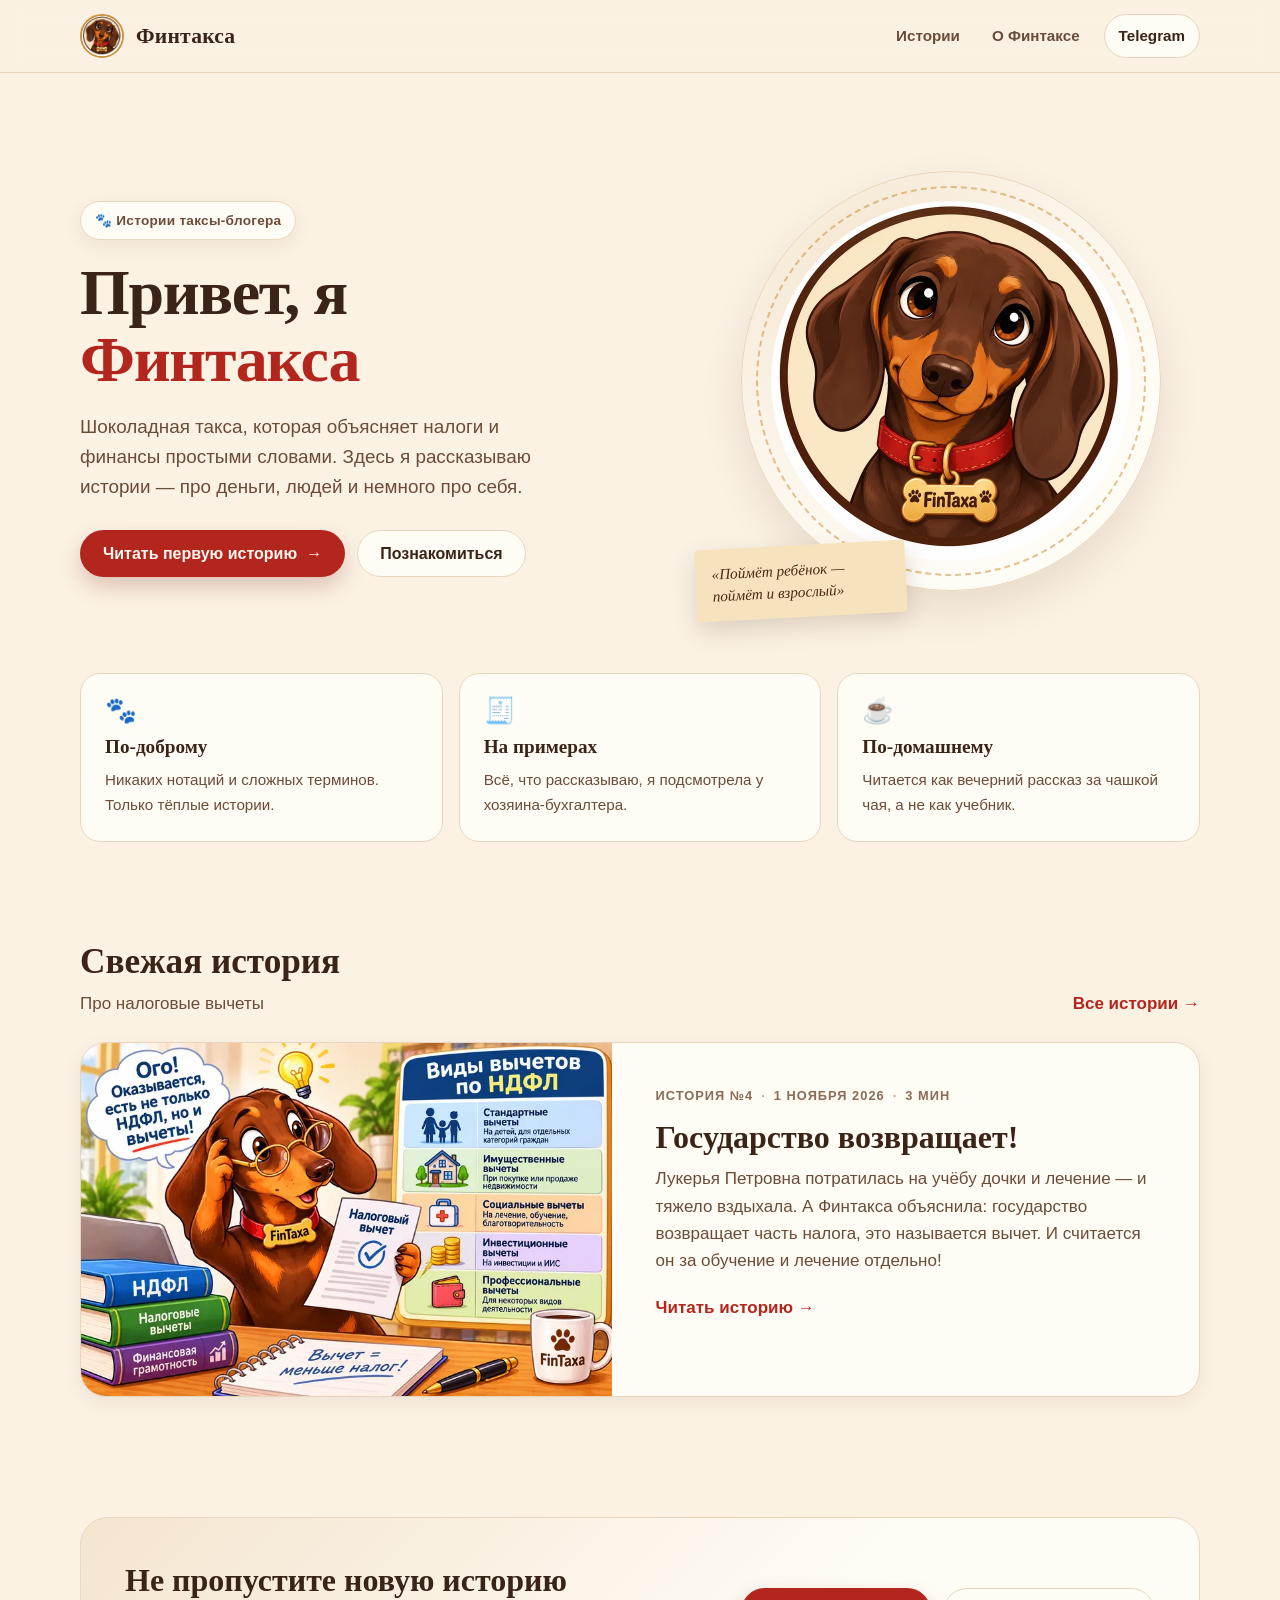
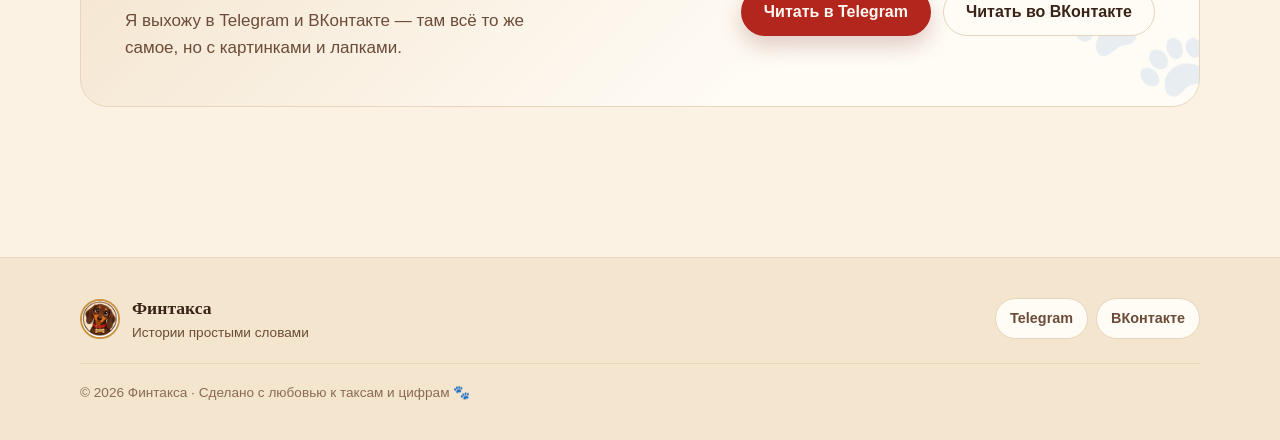
==== site/index.html @ df0ef928 "Первый коммит: структура проекта FinTaxa, README, статьи, посты, сайт" ====
<!doctype html>
<html lang="ru">
<head>
  <meta charset="utf-8">
  <meta name="viewport" content="width=device-width, initial-scale=1">
  <title>Финтакса — истории таксы о финансах и налогах</title>
  <meta name="description" content="Истории шоколадной таксы Финтаксы, которая объясняет налоги и финансы простыми словами. Без занудства, с примерами и юмором.">
  <meta name="theme-color" content="#FBF2E4">
  <meta property="og:type" content="website">
  <meta property="og:locale" content="ru_RU">
  <meta property="og:title" content="Финтакса — истории таксы о финансах и налогах">
  <meta property="og:description" content="Истории шоколадной таксы Финтаксы, которая объясняет налоги и финансы простыми словами.">
  <meta property="og:image" content="assets/img/avatar.webp">
  <link rel="icon" type="image/png" href="assets/img/favicon.png">
  <link rel="stylesheet" href="assets/style.css">
</head>
<body>
  <a class="skip-link" href="#main">Перейти к содержанию</a>

  <header class="site-header">
    <div class="wrap header-inner">
      <a class="brand" href="#/" data-nav="home" aria-label="Финтакса — на главную">
        <img class="brand-avatar" src="assets/img/avatar.webp" alt="" width="44" height="44">
        <span class="brand-name">Финтакса</span>
      </a>
      <nav class="nav" aria-label="Основная навигация">
        <a href="#/stories" data-nav="stories">Истории</a>
        <a href="#/about" data-nav="about">О Финтаксе</a>
        <a class="nav-cta" href="https://t.me/fintaxa_explains" target="_blank" rel="noopener">Telegram</a>
      </nav>
    </div>
  </header>

  <main id="main">
    <!-- Главная -->
    <div class="view is-active" data-view="home" id="view-home">
      <section class="wrap hero">
        <div class="hero-copy">
          <span class="badge">🐾 Истории таксы-блогера</span>
          <h1>Привет, я <span class="accent">Финтакса</span></h1>
          <p class="lead">Шоколадная такса, которая объясняет налоги и финансы простыми словами. Здесь я рассказываю истории — про деньги, людей и немного про себя.</p>
          <div class="actions">
            <a class="btn btn-primary" href="#/story/kak-taksa-stala-fintaksоy">Читать первую историю <span aria-hidden="true">→</span></a>
            <a class="btn btn-ghost" href="#/about">Познакомиться</a>
          </div>
        </div>

        <div class="hero-figure">
          <div class="avatar-ring">
            <img src="assets/img/avatar.webp"
                 alt="Финтакса — шоколадная такса в красном ошейнике с медальоном FinTaxa"
                 width="720" height="720">
          </div>
          <p class="sticky-note">«Поймёт ребёнок — поймёт и взрослый»</p>
        </div>
      </section>

      <section class="wrap features" aria-label="Почему здесь так просто">
        <div class="feature">
          <span class="feature-ico" aria-hidden="true">🐾</span>
          <h2>По-доброму</h2>
          <p>Никаких нотаций и сложных терминов. Только тёплые истории.</p>
        </div>
        <div class="feature">
          <span class="feature-ico" aria-hidden="true">🧾</span>
          <h2>На примерах</h2>
          <p>Всё, что рассказываю, я подсмотрела у хозяина-бухгалтера.</p>
        </div>
        <div class="feature">
          <span class="feature-ico" aria-hidden="true">☕</span>
          <h2>По-домашнему</h2>
          <p>Читается как вечерний рассказ за чашкой чая, а не как учебник.</p>
        </div>
      </section>

      <section class="wrap section">
        <div class="section-head">
          <div>
            <h2>Свежая история</h2>
            <p class="section-sub">Про налоговые вычеты</p>
          </div>
          <a class="text-link" href="#/stories">Все истории →</a>
        </div>
        <a class="story-card" href="#/story/vychety-lukerya-petrovna">
          <img src="assets/img/story-4-card.webp"
               alt="Такса Финтакса объясняет соседке Лукерье Петровне налоговые вычеты за обучение и лечение"
               width="800" height="533" loading="lazy">
          <span class="story-card-body">
            <span class="meta"><span>История №4</span><span class="dot">·</span><span>1 ноября 2026</span><span class="dot">·</span><span>3 мин</span></span>
            <span class="story-title">Государство возвращает!</span>
            <span class="story-excerpt">Лукерья Петровна потратилась на учёбу дочки и лечение — и тяжело вздыхала. А Финтакса объяснила: государство возвращает часть налога, это называется вычет. И считается он за обучение и лечение отдельно!</span>
            <span class="read-more">Читать историю →</span>
          </span>
        </a>
      </section>

      <section class="wrap section">
        <div class="subscribe">
          <div>
            <h2>Не пропустите новую историю</h2>
            <p>Я выхожу в Telegram и ВКонтакте — там всё то же самое, но с картинками и лапками.</p>
          </div>
          <div class="actions">
            <a class="btn btn-primary" href="https://t.me/fintaxa_explains" target="_blank" rel="noopener">Читать в Telegram</a>
            <a class="btn btn-ghost" href="https://vk.com/club242737346" target="_blank" rel="noopener">Читать во ВКонтакте</a>
          </div>
        </div>
      </section>
    </div>

    <!-- Все истории -->
    <div class="view" data-view="stories" id="view-stories">
      <section class="wrap page-head">
        <span class="eyebrow">Истории</span>
        <h1>Все истории</h1>
        <p class="lead">Небольшие рассказы о деньгах, налогах и жизни одной любопытной таксы.</p>
      </section>

      <section class="wrap">
        <div class="story-list">
          <a class="story-row" href="#/story/vychety-lukerya-petrovna">
            <img src="assets/img/story-4-card.webp"
                 alt="Такса Финтакса объясняет соседке Лукерье Петровне налоговые вычеты за обучение и лечение"
                 width="800" height="533" loading="lazy">
            <span class="story-row-body">
              <span class="meta"><span>История №4</span><span class="dot">·</span><span>1 ноября 2026</span><span class="dot">·</span><span>3 мин</span></span>
              <span class="story-title">Государство возвращает!</span>
              <span class="story-excerpt">Лукерья Петровна потратилась на учёбу дочки и лечение — и тяжело вздыхала. А Финтакса объяснила: государство возвращает часть налога, это называется вычет. И считается он за обучение и лечение отдельно!</span>
              <span class="read-more">Читать историю →</span>
            </span>
          </a>

          <a class="story-row" href="#/story/pyat-stavok-ndfl">
            <img src="assets/img/story-3-card.webp"
                 alt="Такса Финтакса объясняет лестницу прогрессивной шкалы НДФЛ: пять ступенек со ставками 13, 15, 18, 20 и 22 процента"
                 width="800" height="533" loading="lazy">
            <span class="story-row-body">
              <span class="meta"><span>История №3</span><span class="dot">·</span><span>1 ноября 2026</span><span class="dot">·</span><span>3 мин</span></span>
              <span class="story-title">Пять ступенек налога</span>
              <span class="story-excerpt">Миша испугался: ставок налога стало пять! Финтакса объясняет прогрессивную шкалу на примере лестницы из пяти ступенек — и почему повышенный налог берут только с «хвостика» сверх порога.</span>
              <span class="read-more">Читать историю →</span>
            </span>
          </a>

          <a class="story-row" href="#/story/nalogi-ne-strashno">
            <img src="assets/img/story-2-card.webp"
                 alt="Такса Финтакса задумчиво смотрит на листок с расчётом налога 13% с зарплаты"
                 width="800" height="533" loading="lazy">
            <span class="story-row-body">
              <span class="meta"><span>История №2</span><span class="dot">·</span><span>30 октября 2026</span><span class="dot">·</span><span>2 мин</span></span>
              <span class="story-title">Налоги — это не страшно</span>
              <span class="story-excerpt">Соседский мальчик Миша спрашивает, что такое налог. Финтакса объясняет на примере класса, который скинулся по сто рублей на общие карандаши.</span>
              <span class="read-more">Читать историю →</span>
            </span>
          </a>

          <a class="story-row" href="#/story/kak-taksa-stala-fintaksоy">
            <img src="assets/img/story-1-card.webp"
                 alt="Такса Финтакса за рабочим столом бухгалтера"
                 width="800" height="533" loading="lazy">
            <span class="story-row-body">
              <span class="meta"><span>История №1</span><span class="dot">·</span><span>29 октября 2026</span><span class="dot">·</span><span>2 мин</span></span>
              <span class="story-title">Как такса стала Финтаксой</span>
              <span class="story-excerpt">Жила-была самая обычная такса: длинное туловище, короткие ножки, большие ушки. Однажды хозяин уронил бумажку — и с этого началась её дружба с цифрами.</span>
              <span class="read-more">Читать историю →</span>
            </span>
          </a>
        </div>
      </section>
    </div>

    <!-- О Финтаксе -->
    <div class="view" data-view="about" id="view-about">
      <section class="wrap page-head">
        <span class="eyebrow">Обо мне</span>
        <h1>О Финтаксе</h1>
        <p class="lead">Собака, которая любит цифры. Почти как косточки.</p>
      </section>

      <section class="wrap about-grid">
        <div class="about-photo">
          <img src="assets/img/avatar.webp"
               alt="Портрет Финтаксы — шоколадной таксы в красном ошейнике с медальоном FinTaxa"
               width="720" height="720">
        </div>

        <div class="about-text">
          <p>Я — шоколадная такса. Длинное туловище, короткие ножки, большие ушки и красный ошейник с медальоном, на котором написано моё имя.</p>
          <p>Мой хозяин — бухгалтер. Вечерами он садился за стол, открывал толстые папки и тихо клацал по клавиатуре, а я лежала рядом и слушала. Так, постепенно, я и разобралась, что такое налоги, вычеты и почему деньги любят порядок.</p>
          <p>Теперь я объясняю финансы простыми словами. Не потому что обожаю цифры (хотя и их тоже), а потому что взрослые зря их боятся. А мудрые собаки знают: поймёт ребёнок — поймёт и взрослый.</p>

          <div class="pullquote">«Фин — от finance, такса — от taxes. А ещё я просто такса.»</div>

          <dl class="facts">
            <div><dt>Порода</dt><dd>такса</dd></div>
            <div><dt>Окрас</dt><dd>шоколадный</dd></div>
            <div><dt>Ошейник</dt><dd>красный, с медальоном FinTaxa</dd></div>
            <div><dt>Любимое слово</dt><dd>«вычет»</dd></div>
            <div><dt>Не любит</dt><dd>«повышение налогов»</dd></div>
            <div><dt>Специальность</dt><dd>объяснять сложное простыми словами</dd></div>
          </dl>

          <h2 class="about-subhead">Где меня читать</h2>
          <div class="actions">
            <a class="btn btn-primary" href="https://t.me/fintaxa_explains" target="_blank" rel="noopener">Telegram</a>
            <a class="btn btn-ghost" href="https://vk.com/club242737346" target="_blank" rel="noopener">ВКонтакте</a>
          </div>
        </div>
      </section>
    </div>

    <!-- История №1 -->
    <div class="view" data-view="story" id="view-story">
      <article class="wrap article">
        <nav class="backlink" aria-label="Навигация по историям">
          <a href="#/stories">← Все истории</a>
        </nav>

        <header class="article-head">
          <div class="meta"><span>История №1</span><span class="dot">·</span><time datetime="2026-10-29">29 октября 2026</time><span class="dot">·</span><span>2 мин чтения</span></div>
          <h1>Как такса стала Финтаксой</h1>
          <p class="article-lead">История о том, как обычная такса с короткими ножками научилась разбираться в налогах — и решила объяснять их всем.</p>
        </header>

        <figure class="article-hero">
          <img src="assets/img/story-1.webp"
               alt="Такса Финтакса сидит за столом рядом с хозяином-бухгалтером и держит счёт-фактуру"
               width="1400" height="933">
          <figcaption>Такса помогает хозяину с отчётом — и заодно учится финансовой грамоте 🐾</figcaption>
        </figure>

        <div class="prose">
          <p>Жила-была самая обычная такса. Длинное туловище, короткие ножки, большие ушки — в общем, такса как такса. И звали её просто — Такса.</p>

          <p>Такса жила в доме, где хозяин работал бухгалтером. Вечерами он садился за стол и включал компьютер. Потом открывал принесённые с работы толстые папки, шуршал бумагами и быстро, но тихо клацал по клавиатуре. Такса лежала рядом на коврике и с любопытством слушала.</p>

          <p>Однажды хозяин уронил бумажку. Такса подняла её зубами и прочитала: «Счёт-фактура». Она принесла бумажку хозяину, положила морду ему на колено и гавкнула: «А это что такое?»</p>

          <p>Хозяин засмеялся и объяснил. Просто и понятно — как для хорошей собаки.</p>

          <p>С тех пор началась настоящая дружба с цифрами. Каждый вечер Такса приходила к столу и слушала. Хозяин рассказывал ей, почему люди платят налоги, куда идут эти деньги — на школы, больницы, дороги и детские площадки. Даже на площадку для собак в их дворе!</p>

          <p>Такса узнала, что такое зарплата, налог и вычет. Она поняла, что монетки в копилке растут быстрее, если не тратить их каждый раз на десятую косточку: девяти ей вполне хватало. Она даже научилась отличать важные бумажки от неважных и всегда приносила хозяину именно те, что нужно.</p>

          <p class="say">— Удивительная собака, — говорили соседи. — Твоя такса разбирается в финансах лучше, чем мы сами!</p>

          <p>Как-то раз хозяин пошутил:</p>

          <p class="say">— Ты у меня не просто Такса. Ты — Финтакса! Научилась разбираться в финансах и налогах!</p>

          <p>Такса вильнула хвостом и радостно тявкнула. Ей очень понравилось новое имя.</p>

          <p>А потом Финтакса подумала: «Взрослые вокруг вечно ворчат на налоги и боятся цифр. А ведь всё это совсем не страшно и не сложно! Надо просто рассказывать об этом понятно. Как хозяин рассказывал мне».</p>

          <blockquote class="pullquote">«Взрослые вечно ворчат на налоги и боятся цифр. А ведь это совсем не страшно!»</blockquote>

          <p>И она решила объяснять людям финансы и налоги простыми словами. Так, чтобы понял даже школьник. А мудрые собаки знают: если что-то понял ребёнок — точно поймёт и взрослый.</p>

          <p>Вот так обычная такса с короткими ножками стала Финтаксой — самым понятным экспертом по финансам и налогам во всём собачьем (и человеческом) мире.</p>

          <p>А хвост у неё теперь радостно виляет, когда она слышит слово «вычет». А на фразу «повышение налогов» реагирует заливистым лаем. 🐾</p>
        </div>

        <div class="article-end">
          <div class="divider" aria-hidden="true">🐾</div>
          <p class="endnote">Конец первой истории. Дальше будет ещё — про вычеты, копилки и другие важные бумажки.</p>
        </div>

        <aside class="cta-card">
          <div>
            <strong>Продолжение следует</strong>
            <p>Новые истории выходят в Telegram и ВКонтакте.</p>
          </div>
          <div class="actions">
            <a class="btn btn-primary" href="https://t.me/fintaxa_explains" target="_blank" rel="noopener">Telegram</a>
            <a class="btn btn-ghost" href="https://vk.com/club242737346" target="_blank" rel="noopener">ВКонтакте</a>
          </div>
        </aside>

        <p class="backlink bottom"><a href="#/stories">← Все истории</a></p>
      </article>
    </div>

    <!-- История №2 -->
    <div class="view" data-view="story" id="view-story-nalogi-ne-strashno">
      <article class="wrap article">
        <nav class="backlink" aria-label="Навигация по историям">
          <a href="#/stories">← Все истории</a>
        </nav>

        <header class="article-head">
          <div class="meta"><span>История №2</span><span class="dot">·</span><time datetime="2026-10-30">30 октября 2026</time><span class="dot">·</span><span>2 мин чтения</span></div>
          <h1>Налоги — это не страшно</h1>
          <p class="article-lead">История для школьников: что такое налог, если объяснять на примере класса, который скинулся по сто рублей.</p>
        </header>

        <figure class="article-hero">
          <img src="assets/img/story-2.webp"
               alt="Такса Финтакса задумчиво смотрит на листок с расчётом: с зарплаты 100 000 ₽ налог 13% — 13 000 ₽, на руки 87 000 ₽"
               width="1536" height="1024">
          <figcaption>13% с зарплаты — много ли это? Финтакса всё посчитала 🐾</figcaption>
        </figure>

        <div class="prose">
          <p>Однажды соседский мальчик Миша спросил Финтаксу:</p>

          <p class="say">— Финтакса, а что такое налог? Все взрослые только и делают, что жалуются на налоги.</p>

          <p>Финтакса подумала, почесала лапой за ухом и сказала:</p>

          <p class="say">— Давай расскажу историей. Помнишь, как в твоём классе вы все скинулись по сто рублей?</p>

          <p>Миша кивнул:</p>

          <p class="say">— Да! Мы купили на класс большие коробки карандашей и красок. Каждому досталось!</p>

          <p>— Вот это и есть налог, — сказала Финтакса. — Когда все люди в стране отдают немножко своих денег в одну большую общую копилку. Эту копилку называют <strong>бюджетом</strong>. А из неё государство строит то, чем пользуются все: школы, больницы, дороги, парки и даже спортивные площадки во дворах.</p>

          <p>Миша почесал затылок:</p>

          <p class="say">— А много забирают?</p>

          <p>— С зарплаты, например, из каждых ста рублей тринадцать уходят в общую копилку, — объяснила Финтакса. — Остальные восемьдесят семь — твои, трать на что хочешь. Это налог с зарплаты или НДФЛ по умному.</p>

          <p class="say">— Тринадцать из ста… — задумался Миша. — Да это же совсем не страшно!</p>

          <p>— И ещё вот что хорошо, — добавила Финтакса. — Иногда государство возвращает часть денег обратно. Например, если семья заплатила за учёбу или лечение, ей могут вернуть часть или даже полностью уплаченную как налог сумму. Это называется <strong>вычетом</strong>.</p>

          <p class="say">— Вычет… звучит неплохо, — улыбнулся Миша.</p>

          <p>Финтакса вильнула хвостом:</p>

          <p class="say">— Запомни главное: налог — это не «у тебя забрали», а «все вместе сложились». Как в классе со ста рублями. Без общей копилки не было бы ни новых карандашей, ни площадки во дворе, ни дороги, по которой ты идёшь в школу.</p>

          <p>Миша подумал и сказал твёрдо:</p>

          <p class="say">— Когда я вырасту и буду получать зарплату, я буду платить налоги спокойно. Это же честно — все вносим понемногу, и всем от этого хорошо!</p>

          <p>— Вот и молодец, — радостно тявкнула Финтакса. — А пока копи свои карманные деньги в копилке. Тоже полезная привычка. 🐾</p>

          <blockquote class="pullquote">«Налог — это не «у тебя забрали», а «все вместе сложились»».</blockquote>
        </div>

        <div class="article-end">
          <div class="divider" aria-hidden="true">🐾</div>
          <p class="endnote">Конец второй истории. Подробнее о налогах физических лиц — в большой статье блога.</p>
        </div>

        <aside class="cta-card">
          <div>
            <strong>Продолжение следует</strong>
            <p>Новые истории выходят в Telegram и ВКонтакте.</p>
          </div>
          <div class="actions">
            <a class="btn btn-primary" href="https://t.me/fintaxa_explains" target="_blank" rel="noopener">Telegram</a>
            <a class="btn btn-ghost" href="https://vk.com/club242737346" target="_blank" rel="noopener">ВКонтакте</a>
          </div>
        </aside>

        <p class="backlink bottom"><a href="#/stories">← Все истории</a></p>
      </article>
    </div>

    <!-- История №3 -->
    <div class="view" data-view="story" id="view-story-pyat-stavok-ndfl">
      <article class="wrap article">
        <nav class="backlink" aria-label="Навигация по историям">
          <a href="#/stories">← Все истории</a>
        </nav>

        <header class="article-head">
          <div class="meta"><span>История №3</span><span class="dot">·</span><time datetime="2026-11-01">1 ноября 2026</time><span class="dot">·</span><span>3 мин чтения</span></div>
          <h1>Пять ступенек налога</h1>
          <p class="article-lead">История про прогрессивную шкалу НДФЛ: пять ставок — 13, 15, 18, 20 и 22 процента — и почему повышенный налог берут только с «хвостика» сверх порога.</p>
        </header>

        <figure class="article-hero">
          <img src="assets/img/story-3.webp"
               alt="Такса Финтакса объясняет лестницу прогрессивной шкалы НДФЛ: пять ступенек со ставками 13, 15, 18, 20 и 22 процента"
               width="1400" height="933">
          <figcaption>Пять ступенек — и все они разные. Финтакса показывает, на какой стоит большинство 🐾</figcaption>
        </figure>

        <div class="prose">
          <p>Однажды Миша прибежал к Финтаксе озадаченный:</p>

          <p class="say">— Финтакса! Папа вчера сказал, что теперь налогов пять. Пять ставок! Тринадцать, пятнадцать, восемнадцать, двадцать и двадцать два процента. Это правда?! Значит, у кого-то забирают почти четверть?</p>

          <p>Финтакса вильнула хвостом:</p>

          <p class="say">— Правда, но не совсем так, как ты испугался. Садись, сейчас объясню на ступеньках.</p>

          <p class="say">— На каких ступеньках?</p>

          <p class="say">— Представь лестницу из пяти ступенек, — сказала Финтакса. — По этой лестнице поднимается твоя зарплата за год. Первая ступенька — до двух миллионов четырёхсот тысяч рублей в год. Пока ты стоишь на ней, налог самый обычный — тринадцать процентов. Ты помнишь: из каждых ста рублей тринадцать — в общую копилку.</p>

          <p class="say">— Помню, — кивнул Миша.</p>

          <p class="say">— А теперь внимание, главный секрет, — Финтакса даже ухом повела. — Если кто-то зарабатывает больше и поднимается на вторую ступеньку, то платить пятнадцать процентов он начинает не со ВСЕЙ своей зарплаты, а только с той части, что выше первой ступеньки!</p>

          <p class="say">— В смысле?</p>

          <p class="say">— Смотри, — Финтакса нарисовала лапой ряд чисел. — Если человек за год заработал три миллиона, то с двух миллионов четырёхсот тысяч он платит тринадцать процентов, как все. А пятнадцать — только с оставшихся шестисот тысяч. Понимаешь? Повышенный налог берут только с «хвостика» сверх порога.</p>

          <p class="say">— О-о-о! — протянул Миша. — А я думал, забирают пятнадцать со всего сразу. Вот бы испугался!</p>

          <p class="say">— Многие взрослые так же пугаются, — вздохнула Финтакса. — А зря. Дальше ступеньки идут так: пятнадцать процентов — с части дохода от двух миллионов четырёхсот тысяч до пяти миллионов в год. Восемнадцать — с части от пяти до двадцати миллионов. Двадцать — от двадцати до пятидесяти миллионов. И двадцать два — только с того, что выше пятидесяти миллионов за год.</p>

          <p>Миша задумался:</p>

          <p class="say">— А много людей поднимается на вторую ступеньку?</p>

          <p class="say">— Совсем немного, — ответила Финтакса. — Двух миллионов четыреста тысяч в год — это двести тысяч рублей зарплаты в месяц. Большинство людей в стране столько не получают. Так что почти все стоят на первой ступеньке и платят те самые тринадцать, что и раньше. Для них вообще ничего не изменилось!</p>

          <p class="say">— А на пятой ступеньке вообще кто-нибудь стоит?</p>

          <p class="say">— Есть немножко, — честно сказала Финтакса. — Такая лестница называется умным словом «прогрессивная шкала»: кто зарабатывает много-много, тот и вносит в общую копилку побольше. А кто зарабатывает обычно — платит привычные тринадцать.</p>

          <p class="say">— Справедливо, — решил Миша. — Как у нас в классе: на праздник мальчишкам поручили принести стулья, а Степе — самому сильному — тяжёлый стол!</p>

          <p class="say">— Вот-вот, — радостно тявкнула Финтакса. — И запомни ещё одно: если папа работает по найму, ему самому ничего считать не нужно. Налог посчитает и заплатит работодатель. А папа может просто заглянуть в расчётный листок и посмотреть, на какой ступеньке он стоит.</p>

          <p>Миша с новыми знаниями побежал домой, а Финтакса облизнулась и подумала: «Пять ставок — звучит грозно. Но если разобраться, это просто лестница, где каждый платит со своей ступеньки». 🐾</p>

          <blockquote class="pullquote">«Пять ставок — звучит грозно. Но это просто лестница, где каждый платит со своей ступеньки»</blockquote>

          <p>Запомнила Финтакса — запомни и ты:</p>
          <ul>
            <li>📌 ставок стало пять: 13, 15, 18, 20 и 22 процента;</li>
            <li>📌 повышенная ставка действует только на часть дохода выше порога, а не на всю зарплату;</li>
            <li>📌 большинство людей как платили 13 %, так и платят — изменения их не коснулись;</li>
            <li>📌 работнику ничего делать не нужно — всё считает работодатель.</li>
          </ul>
        </div>

        <div class="article-end">
          <div class="divider" aria-hidden="true">🐾</div>
          <p class="endnote">Конец третьей истории. Дальше будет ещё — про вычеты, копилки и другие важные бумажки.</p>
        </div>

        <aside class="cta-card">
          <div>
            <strong>Продолжение следует</strong>
            <p>Новые истории выходят в Telegram и ВКонтакте.</p>
          </div>
          <div class="actions">
            <a class="btn btn-primary" href="https://t.me/fintaxa_explains" target="_blank" rel="noopener">Telegram</a>
            <a class="btn btn-ghost" href="https://vk.com/club242737346" target="_blank" rel="noopener">ВКонтакте</a>
          </div>
        </aside>

        <p class="backlink bottom"><a href="#/stories">← Все истории</a></p>
      </article>
    </div>

    <!-- История №4 -->
    <div class="view" data-view="story" id="view-story-vychety-lukerya-petrovna">
      <article class="wrap article">
        <nav class="backlink" aria-label="Навигация по историям">
          <a href="#/stories">← Все истории</a>
        </nav>

        <header class="article-head">
          <div class="meta"><span>История №4</span><span class="dot">·</span><time datetime="2026-11-01">1 ноября 2026</time><span class="dot">·</span><span>3 мин чтения</span></div>
          <h1>Государство возвращает!</h1>
          <p class="article-lead">История про налоговые вычеты: как вернуть часть уплаченного налога за обучение и лечение — и почему они считаются отдельно друг от друга.</p>
        </header>

        <figure class="article-hero">
          <img src="assets/img/story-4.webp"
               alt="Такса Финтакса объясняет соседке Лукерье Петровне налоговые вычеты за обучение и лечение"
               width="1400" height="933">
          <figcaption>Учёба и лечение — не только расходы: часть налога можно вернуть 🐾</figcaption>
        </figure>

        <div class="prose">
          <p>Как-то раз Финтакса сидела на лавочке у подъезда и грела нос на солнышке. Мимо проходила соседка Лукерья Петровна и тяжело вздыхала. Так тяжело, что у Финтаксы ушки сами собой навострились.</p>

          <p class="say">— Ох, горе ты моё, — сказала Лукерья Петровна и присела рядом. — Дочка на платное поступила, на высшее, на очное. Сто тысяч за год учёбы отдали. Да и сама я к врачам побегала, анализы, стоматолог… На сорок тысяч набежало. Зарплата вся разошлась, а ещё год жить!</p>

          <p>Финтакса внимательно выслушала, а потом вильнула хвостом:</p>

          <p class="say">— Лукерья Петровна, а вы знаете, что государство часть этих денег возвращает?</p>

          <p class="say">— Как это — возвращает? — удивилась соседка. — Государство только забирать умеет!</p>

          <p class="say">— Не только, — тявкнула Финтакса. — Помните, мы с Мишей разбирали: с вашей зарплаты уходит тринадцать процентов налога — НДФЛ? Так вот, если вы потратили деньги на учёбу или лечение, часть уплаченного налога можно вернуть себе обратно. Это называется налоговый вычет.</p>

          <p class="say">— Обратно?! Сколько же?</p>

          <p class="say">— Считайте, — Финтакса придвинулась поближе. — Ваша дочка учится на очном, на платном. За обучение ребёнка до двадцати четырёх лет положен вычет. Государство учитывает до ста десяти тысяч рублей расходов на учёбу в год. Вы заплатили сто тысяч — вся сумма влезает. Тринадцать процентов от ста тысяч — это тринадцать тысяч рублей. Ваша честная тринадцатка вернётся домой!</p>

          <p class="say">— Тринадцать тысяч! — ахнула Лукерья Петровна. — Это же по моим меркам целая зарплата за полмесяца!</p>

          <p class="say">— И это ещё не всё, — продолжала Финтакса. — Лечение — отдельная строка. Анализы, врачи, стоматолог, лекарства по рецептам — на всё это тоже дают вычет. Правда, у таких «обычных» расходов есть общий потолок: сто пятьдесят тысяч рублей в год. Вы потратили сорок — тринадцать процентов от них, пять тысяч двести рублей, тоже ваши.</p>

          <p>Лукерья Петровна прикинула на пальцах:</p>

          <p class="say">— Тринадцать тысяч за учёбу, пять двести за здоровье… Восемнадцать тысяч двести рублей назад?! Это ж надо так проворонить!</p>

          <p class="say">— И поймите главное, — важно сказала Финтакса, — вычет за обучение детей считается ОТДЕЛЬНО от лечения. Один другого не съедает. А если вдруг, не дай бог, понадобится дорогостоящее лечение по особому списку — там вообще нет потолка: вернуть тринадцать процентов со всей суммы!</p>

          <p class="say">— А что мне для этого делать? Наверное, очереди, бумажки… — поморщилась соседка.</p>

          <p class="say">— Проще, чем кажется, — успокоила Финтакса. — Есть два пути. Первый: в следующем году подать декларацию 3-НДФЛ через личный кабинет на сайте налоговой — прямо с дивана, приложить договор с вузом, квитанции об оплате и справку от стоматолога. Второй: не ждать следующего года и оформить вычет через своего работодателя — тогда вам просто перестанут удерживать налог из зарплаты, пока вся сумма не наберётся.</p>

          <p class="say">— А чеки-то… чеки я от стоматолога сохранила, а из вуза… — задумалась Лукерья Петровна.</p>

          <p class="say">— А из вуза дочку попросите справку об оплате взять, там всё будет: и сумма, и номер лицензии...</p>

          <p class="say">— Ну и ну! Пойду дочку обрадую: ей знания, а мне часть денежек назад! — на ходу радостно крикнула соседка.</p>

          <p>Довольная Финтакса задрала носик на солнышко и важно подумала: «Вот это и есть вычет. Государство не только забирает в общую копилку — оно умеет и возвращать. Надо только знать и не лениться попросить». 🐾</p>

          <blockquote class="pullquote">«Государство не только забирает в общую копилку — оно умеет и возвращать. Надо только знать и не лениться попросить»</blockquote>

          <p>Запомнила Финтакса — запомни и ты:</p>
          <ul>
            <li>📌 за платное очное обучение ребёнка (до 24 лет, включая высшее) — вычет до 110 000 ₽ расходов в год, вернуть можно до 14 300 ₽;</li>
            <li>📌 за своё лечение, анализы и лекарства — вычет в общем лимите 150 000 ₽ в год, вернуть до 19 500 ₽ (обучение детей в этот лимит не входит, считается отдельно);</li>
            <li>📌 дорогостоящее лечение из особого списка — без лимита, 13 % со всей суммы;</li>
            <li>📌 два способа получить: декларация 3-НДФЛ в следующем году или вычет через работодателя в текущем году;</li>
            <li>📌 без договоров, чеков и справок денег не отдадут — собирайте бумажки, как мы, собаки. 🐾</li>
          </ul>
        </div>

        <div class="article-end">
          <div class="divider" aria-hidden="true">🐾</div>
          <p class="endnote">Конец четвёртой истории. Дальше будет ещё — про копилки и другие важные бумажки.</p>
        </div>

        <aside class="cta-card">
          <div>
            <strong>Продолжение следует</strong>
            <p>Новые истории выходят в Telegram и ВКонтакте.</p>
          </div>
          <div class="actions">
            <a class="btn btn-primary" href="https://t.me/fintaxa_explains" target="_blank" rel="noopener">Telegram</a>
            <a class="btn btn-ghost" href="https://vk.com/club242737346" target="_blank" rel="noopener">ВКонтакте</a>
          </div>
        </aside>

        <p class="backlink bottom"><a href="#/stories">← Все истории</a></p>
      </article>
    </div>
  </main>

  <footer class="site-footer">
    <div class="wrap footer-inner">
      <div class="footer-brand">
        <img src="assets/img/avatar.webp" alt="" width="40" height="40">
        <div>
          <strong>Финтакса</strong>
          <span>Истории простыми словами</span>
        </div>
      </div>
      <div class="footer-links">
        <a href="https://t.me/fintaxa_explains" target="_blank" rel="noopener">Telegram</a>
        <a href="https://vk.com/club242737346" target="_blank" rel="noopener">ВКонтакте</a>
      </div>
      <p class="footer-note">© 2026 Финтакса · Сделано с любовью к таксам и цифрам 🐾</p>
    </div>
  </footer>

  <script src="assets/script.js"></script>
</body>
</html>
---- site/assets/style.css ----
/* ==========================================================================
   Финтакса — истории простыми словами
   Тёплая «книга историй»: кремовый фон, шоколад, красный ошейник, золото
   ========================================================================== */

:root {
  --bg: #FBF2E4;
  --bg-2: #F4E5CF;
  --surface: #FFFCF6;
  --ink: #3A2317;
  --ink-2: #6B4C38;
  --muted: #8A6B54;
  --accent: #B3261E;
  --accent-strong: #8E1B15;
  --on-accent: #FFF8F1;
  --gold: #C9933F;
  --gold-soft: #F6E3BE;
  --note-ink: #4A2A12;
  --line: #E8D5BB;
  --shadow: 0 18px 40px rgba(90, 52, 26, .12);
  --shadow-soft: 0 6px 18px rgba(90, 52, 26, .08);
  --radius: 20px;
  --serif: Georgia, "Times New Roman", serif;
  --sans: "Segoe UI", -apple-system, BlinkMacSystemFont, Roboto, Arial, sans-serif;
}

@media (prefers-color-scheme: dark) {
  :root:not([data-theme="light"]) {
    --bg: #191009;
    --bg-2: #221610;
    --surface: #241811;
    --ink: #F4E7D6;
    --ink-2: #D3B9A2;
    --muted: #A98C74;
    --accent: #F0786C;
    --accent-strong: #FF9388;
    --on-accent: #2A0D09;
    --gold: #D9A85F;
    --gold-soft: #3A2A19;
    --note-ink: #F0D7A8;
    --line: #3A2A1F;
    --shadow: 0 20px 44px rgba(0, 0, 0, .5);
    --shadow-soft: 0 8px 20px rgba(0, 0, 0, .35);
  }
}

:root[data-theme="dark"] {
  --bg: #191009;
  --bg-2: #221610;
  --surface: #241811;
  --ink: #F4E7D6;
  --ink-2: #D3B9A2;
  --muted: #A98C74;
  --accent: #F0786C;
  --accent-strong: #FF9388;
  --on-accent: #2A0D09;
  --gold: #D9A85F;
  --gold-soft: #3A2A19;
  --note-ink: #F0D7A8;
  --line: #3A2A1F;
  --shadow: 0 20px 44px rgba(0, 0, 0, .5);
  --shadow-soft: 0 8px 20px rgba(0, 0, 0, .35);
}

/* --- База ---------------------------------------------------------------- */

*,
*::before,
*::after { box-sizing: border-box; }

html { scroll-behavior: smooth; }

body {
  margin: 0;
  background: var(--bg);
  color: var(--ink);
  font-family: var(--sans);
  font-size: 17px;
  line-height: 1.6;
  -webkit-font-smoothing: antialiased;
  text-rendering: optimizeLegibility;
}

img { display: block; max-width: 100%; height: auto; }
a { color: inherit; }
p { margin: 0 0 1em; }
figure { margin: 0; }
blockquote { margin: 0; }
dl, dd { margin: 0; }

.wrap {
  width: min(1120px, calc(100% - 48px));
  margin-inline: auto;
}

:focus-visible {
  outline: 3px solid color-mix(in srgb, var(--accent) 65%, transparent);
  outline-offset: 3px;
  border-radius: 6px;
}

.skip-link {
  position: absolute;
  left: 12px;
  top: -70px;
  z-index: 100;
  padding: 10px 16px;
  border-radius: 10px;
  background: var(--accent);
  color: var(--on-accent);
  text-decoration: none;
  font-weight: 600;
  transition: top .2s ease;
}
.skip-link:focus { top: 12px; }

/* --- Шапка --------------------------------------------------------------- */

.site-header {
  position: sticky;
  top: 0;
  z-index: 50;
  background: color-mix(in srgb, var(--bg) 86%, transparent);
  -webkit-backdrop-filter: blur(12px);
  backdrop-filter: blur(12px);
  border-bottom: 1px solid var(--line);
}

.header-inner {
  display: flex;
  align-items: center;
  justify-content: space-between;
  gap: 20px;
  min-height: 72px;
}

.brand {
  display: inline-flex;
  align-items: center;
  gap: 12px;
  text-decoration: none;
}

.brand-avatar {
  width: 44px;
  height: 44px;
  border-radius: 50%;
  border: 2px solid var(--gold);
  object-fit: cover;
  background: var(--surface);
}

.brand-name {
  font-family: var(--serif);
  font-size: 1.35rem;
  font-weight: 700;
  letter-spacing: .01em;
}

.nav {
  display: flex;
  align-items: center;
  gap: 4px;
}

.nav a {
  padding: 9px 14px;
  border-radius: 999px;
  font-size: .95rem;
  font-weight: 600;
  color: var(--ink-2);
  text-decoration: none;
  transition: background-color .18s ease, color .18s ease;
}

.nav a:hover {
  background: var(--bg-2);
  color: var(--ink);
}

.nav a[aria-current="page"] {
  color: var(--accent);
  background: color-mix(in srgb, var(--accent) 9%, transparent);
}

.nav .nav-cta {
  margin-left: 6px;
  border: 1px solid var(--line);
  background: var(--surface);
  color: var(--ink);
}

.nav .nav-cta:hover {
  border-color: var(--accent);
  color: var(--accent);
}

/* --- Кнопки и ссылки ----------------------------------------------------- */

.btn {
  display: inline-flex;
  align-items: center;
  justify-content: center;
  gap: 9px;
  padding: 13px 22px;
  border: 1px solid transparent;
  border-radius: 999px;
  font-family: var(--sans);
  font-size: 1rem;
  font-weight: 600;
  line-height: 1.2;
  text-decoration: none;
  cursor: pointer;
  transition: transform .18s ease, background-color .18s ease,
              border-color .18s ease, color .18s ease, box-shadow .18s ease;
}

.btn-primary {
  background: var(--accent);
  color: var(--on-accent);
  box-shadow: 0 10px 22px rgba(120, 32, 24, .22);
}

.btn-primary:hover {
  background: var(--accent-strong);
  transform: translateY(-1px);
}

.btn-ghost {
  background: var(--surface);
  border-color: var(--line);
  color: var(--ink);
}

.btn-ghost:hover {
  border-color: var(--accent);
  color: var(--accent);
  transform: translateY(-1px);
}

.text-link {
  font-weight: 600;
  color: var(--accent);
  text-decoration: none;
  white-space: nowrap;
}

.text-link:hover { text-decoration: underline; }

/* --- Представления (вкладки) -------------------------------------------- */

.view { display: none; }

.view.is-active {
  display: block;
  animation: view-in .35s ease both;
}

@keyframes view-in {
  from { opacity: 0; transform: translateY(8px); }
  to   { opacity: 1; transform: none; }
}

/* --- Главная: обложка ---------------------------------------------------- */

.hero {
  display: grid;
  grid-template-columns: minmax(0, 1.05fr) minmax(0, .95fr);
  align-items: center;
  gap: clamp(32px, 6vw, 72px);
  padding: clamp(40px, 7vw, 88px) 0 clamp(32px, 5vw, 56px);
}

.badge {
  display: inline-flex;
  align-items: center;
  gap: 8px;
  padding: 8px 14px;
  border: 1px solid var(--line);
  border-radius: 999px;
  background: var(--surface);
  color: var(--ink-2);
  font-size: .85rem;
  font-weight: 600;
  letter-spacing: .02em;
  box-shadow: var(--shadow-soft);
}

.hero h1 {
  margin: 20px 0 18px;
  font-family: var(--serif);
  font-size: clamp(2.4rem, 5.2vw, 4rem);
  font-weight: 700;
  line-height: 1.04;
  letter-spacing: -.02em;
}

.hero h1 .accent { color: var(--accent); }

.lead {
  max-width: 46ch;
  color: var(--ink-2);
  font-size: clamp(1.03rem, 1.6vw, 1.18rem);
}

.actions {
  display: flex;
  flex-wrap: wrap;
  gap: 12px;
  margin-top: 28px;
}

.hero-figure {
  position: relative;
  display: flex;
  align-items: center;
  justify-content: center;
  padding: 10px 0 26px;
}

.avatar-ring {
  position: relative;
  display: grid;
  place-items: center;
  width: min(420px, 78vw);
  aspect-ratio: 1;
  border: 1px solid var(--line);
  border-radius: 50%;
  background: radial-gradient(circle at 32% 26%, var(--bg-2), var(--surface) 72%);
  box-shadow: var(--shadow);
}

.avatar-ring::before {
  content: "";
  position: absolute;
  inset: 14px;
  border: 2px dashed color-mix(in srgb, var(--gold) 55%, transparent);
  border-radius: 50%;
  pointer-events: none;
}

.avatar-ring img {
  width: 86%;
  height: 86%;
  border-radius: 50%;
  object-fit: cover;
}

.sticky-note {
  position: absolute;
  left: -6px;
  bottom: 0;
  max-width: 210px;
  margin: 0;
  padding: 14px 16px;
  border-radius: 4px;
  background: var(--gold-soft);
  color: var(--note-ink);
  font-family: var(--serif);
  font-style: italic;
  font-size: .95rem;
  line-height: 1.45;
  transform: rotate(-3deg);
  box-shadow: 0 10px 24px rgba(90, 52, 26, .18);
}

/* --- Главная: три принципа ---------------------------------------------- */

.features {
  display: grid;
  grid-template-columns: repeat(3, minmax(0, 1fr));
  gap: 16px;
  padding-bottom: clamp(20px, 4vw, 40px);
}

.feature {
  padding: 24px;
  border: 1px solid var(--line);
  border-radius: var(--radius);
  background: var(--surface);
}

.feature-ico {
  display: inline-block;
  margin-bottom: 8px;
  font-size: 1.6rem;
  line-height: 1;
}

.feature h2 {
  margin: 0 0 6px;
  font-family: var(--serif);
  font-size: 1.2rem;
}

.feature p {
  margin: 0;
  color: var(--ink-2);
  font-size: .95rem;
}

/* --- Секции -------------------------------------------------------------- */

.section { padding: clamp(32px, 6vw, 60px) 0; }

.section-head {
  display: flex;
  align-items: flex-end;
  justify-content: space-between;
  gap: 20px;
  margin-bottom: 24px;
}

.section-head h2 {
  margin: 0;
  font-family: var(--serif);
  font-size: clamp(1.6rem, 3vw, 2.2rem);
  line-height: 1.15;
}

.section-sub {
  margin: 8px 0 0;
  color: var(--ink-2);
}

/* --- Карточка истории ---------------------------------------------------- */

.story-card {
  display: grid;
  grid-template-columns: minmax(0, .95fr) minmax(0, 1.05fr);
  overflow: hidden;
  border: 1px solid var(--line);
  border-radius: calc(var(--radius) + 6px);
  background: var(--surface);
  box-shadow: var(--shadow-soft);
  text-decoration: none;
  transition: transform .2s ease, box-shadow .2s ease;
}

.story-card:hover {
  transform: translateY(-2px);
  box-shadow: var(--shadow);
}

.story-card > img {
  width: 100%;
  height: 100%;
  min-height: 280px;
  object-fit: cover;
}

.story-card-body {
  display: block;
  padding: clamp(24px, 3.4vw, 44px);
}

.meta {
  display: flex;
  flex-wrap: wrap;
  align-items: center;
  gap: 8px;
  color: var(--muted);
  font-size: .8rem;
  font-weight: 700;
  letter-spacing: .08em;
  text-transform: uppercase;
}

.meta .dot { opacity: .6; }

.story-title {
  display: block;
  margin: 12px 0 10px;
  font-family: var(--serif);
  font-size: clamp(1.5rem, 2.6vw, 2rem);
  font-weight: 700;
  line-height: 1.15;
  color: var(--ink);
}

.story-excerpt {
  display: block;
  margin: 0 0 20px;
  color: var(--ink-2);
}

.read-more {
  display: inline-block;
  color: var(--accent);
  font-weight: 600;
}

.story-card:hover .read-more { text-decoration: underline; }

/* --- Подписка ------------------------------------------------------------ */

.subscribe {
  position: relative;
  display: flex;
  flex-wrap: wrap;
  align-items: center;
  justify-content: space-between;
  gap: 24px;
  overflow: hidden;
  padding: clamp(28px, 4vw, 44px);
  border: 1px solid var(--line);
  border-radius: 28px;
  background: linear-gradient(135deg, var(--bg-2), var(--surface) 65%);
}

.subscribe::after {
  content: "🐾";
  position: absolute;
  right: -10px;
  bottom: -28px;
  font-size: 7rem;
  opacity: .10;
  transform: rotate(-12deg);
  pointer-events: none;
}

.subscribe h2 {
  margin: 0 0 8px;
  font-family: var(--serif);
  font-size: clamp(1.5rem, 2.6vw, 2rem);
  line-height: 1.15;
}

.subscribe p {
  max-width: 48ch;
  margin: 0;
  color: var(--ink-2);
}

.subscribe .actions { margin-top: 0; position: relative; z-index: 1; }

/* --- Страницы: заголовки ------------------------------------------------- */

.page-head {
  padding: clamp(36px, 6vw, 72px) 0 clamp(20px, 3vw, 32px);
}

.eyebrow {
  display: inline-block;
  margin-bottom: 10px;
  color: var(--accent);
  font-size: .82rem;
  font-weight: 700;
  letter-spacing: .12em;
  text-transform: uppercase;
}

.page-head h1 {
  margin: 0 0 14px;
  font-family: var(--serif);
  font-size: clamp(2.2rem, 4.6vw, 3.4rem);
  font-weight: 700;
  line-height: 1.06;
  letter-spacing: -.02em;
}

/* --- Список историй ------------------------------------------------------ */

.story-list {
  display: grid;
  gap: 18px;
  padding-bottom: 40px;
}

.story-row {
  display: grid;
  grid-template-columns: 260px minmax(0, 1fr);
  overflow: hidden;
  border: 1px solid var(--line);
  border-radius: var(--radius);
  background: var(--surface);
  text-decoration: none;
  transition: transform .2s ease, box-shadow .2s ease;
}

.story-row:hover {
  transform: translateY(-2px);
  box-shadow: var(--shadow-soft);
}

.story-row > img {
  width: 100%;
  height: 100%;
  min-height: 180px;
  object-fit: cover;
}

.story-row-body {
  display: block;
  padding: 22px 26px;
}

.story-row .story-title { font-size: 1.45rem; }

.story-row .story-excerpt { margin-bottom: 14px; }

.story-row:hover .read-more { text-decoration: underline; }

.story-placeholder {
  display: grid;
  place-items: center;
  gap: 6px;
  padding: 32px 24px;
  border: 2px dashed var(--line);
  border-radius: var(--radius);
  color: var(--muted);
  text-align: center;
}

.story-placeholder strong { color: var(--ink-2); }

.story-placeholder span { font-size: .95rem; }

.placeholder-paw {
  font-size: 1.8rem;
  line-height: 1;
  opacity: .7;
}

/* --- Статья -------------------------------------------------------------- */

.article {
  max-width: 800px;
  padding-top: clamp(24px, 4vw, 44px);
  padding-bottom: 24px;
}

.backlink { margin-bottom: 20px; }

.backlink a {
  display: inline-flex;
  align-items: center;
  gap: 6px;
  color: var(--ink-2);
  font-size: .95rem;
  font-weight: 600;
  text-decoration: none;
}

.backlink a:hover { color: var(--accent); }

.backlink.bottom {
  margin-top: 36px;
  padding-top: 24px;
  border-top: 1px solid var(--line);
}

.article-head h1 {
  margin: 14px 0 16px;
  font-family: var(--serif);
  font-size: clamp(2rem, 4.4vw, 3.2rem);
  font-weight: 700;
  line-height: 1.08;
  letter-spacing: -.02em;
}

.article-lead {
  max-width: 60ch;
  margin: 0;
  color: var(--ink-2);
  font-size: clamp(1.05rem, 1.6vw, 1.18rem);
}

.article-hero {
  margin: 30px 0 6px;
  overflow: hidden;
  border: 1px solid var(--line);
  border-radius: var(--radius);
  box-shadow: var(--shadow-soft);
}

.article-hero img { width: 100%; }

.article-hero figcaption {
  padding: 12px 16px 14px;
  background: var(--surface);
  color: var(--muted);
  font-size: .85rem;
  text-align: center;
}

.prose {
  margin-top: 34px;
  font-family: var(--serif);
  font-size: clamp(1.06rem, 1.5vw, 1.19rem);
  line-height: 1.78;
  color: var(--ink);
}

.prose p { margin: 0 0 1.15em; }

.prose > p:first-of-type::first-letter {
  float: left;
  padding: .06em .1em 0 0;
  color: var(--accent);
  font-size: 3.4em;
  font-weight: 700;
  line-height: .82;
}

.prose .say {
  margin-left: 1.2em;
  color: var(--ink-2);
}

.pullquote {
  margin: 34px 0;
  padding: 22px 26px;
  border-left: 4px solid var(--gold);
  border-radius: 0 var(--radius) var(--radius) 0;
  background: var(--surface);
  color: var(--ink);
  font-family: var(--serif);
  font-size: clamp(1.15rem, 1.8vw, 1.35rem);
  font-style: italic;
  line-height: 1.45;
}

.divider {
  display: flex;
  align-items: center;
  gap: 16px;
  margin: 14px 0 18px;
  color: var(--gold);
  font-size: 1.3rem;
}

.divider::before,
.divider::after {
  content: "";
  flex: 1;
  height: 1px;
  background: var(--line);
}

.article-end { margin-top: 40px; }

.endnote {
  margin: 0;
  color: var(--ink-2);
  font-size: .97rem;
  text-align: center;
}

.cta-card {
  display: flex;
  flex-wrap: wrap;
  align-items: center;
  justify-content: space-between;
  gap: 18px;
  margin-top: 32px;
  padding: 26px 28px;
  border: 1px solid var(--line);
  border-radius: var(--radius);
  background: var(--bg-2);
}

.cta-card strong {
  font-family: var(--serif);
  font-size: 1.25rem;
}

.cta-card p {
  margin: 6px 0 0;
  color: var(--ink-2);
}

.cta-card .actions { margin-top: 0; }

/* --- О Финтаксе ---------------------------------------------------------- */

.about-grid {
  display: grid;
  grid-template-columns: minmax(0, .8fr) minmax(0, 1.2fr);
  align-items: start;
  gap: clamp(28px, 5vw, 56px);
  padding-bottom: 40px;
}

.about-photo {
  position: sticky;
  top: 100px;
  overflow: hidden;
  border: 1px solid var(--line);
  border-radius: 28px;
  background: var(--surface);
  box-shadow: var(--shadow);
}

.about-photo img { width: 100%; }

.about-text {
  font-family: var(--sans);
  font-size: 1.05rem;
  line-height: 1.7;
  color: var(--ink-2);
}

.about-text p { margin: 0 0 1.1em; }

.about-text .pullquote {
  color: var(--ink);
  font-size: 1.2rem;
}

.about-subhead {
  margin: 32px 0 6px;
  font-family: var(--serif);
  font-size: 1.45rem;
  color: var(--ink);
}

.facts {
  margin: 26px 0;
  padding: 6px 24px;
  border: 1px solid var(--line);
  border-radius: var(--radius);
  background: var(--surface);
}

.facts > div {
  display: flex;
  justify-content: space-between;
  gap: 18px;
  padding: 12px 0;
  border-bottom: 1px solid var(--line);
  font-size: .95rem;
}

.facts > div:last-child { border-bottom: 0; }

.facts dt { color: var(--muted); }

.facts dd { text-align: right; color: var(--ink); }

/* --- Подвал -------------------------------------------------------------- */

.site-footer {
  margin-top: clamp(48px, 8vw, 90px);
  padding: 36px 0;
  border-top: 1px solid var(--line);
  background: var(--bg-2);
  color: var(--ink-2);
}

.footer-inner {
  display: flex;
  flex-wrap: wrap;
  align-items: center;
  justify-content: space-between;
  gap: 20px 32px;
}

.footer-brand {
  display: flex;
  align-items: center;
  gap: 12px;
}

.footer-brand img {
  width: 40px;
  height: 40px;
  border-radius: 50%;
  border: 2px solid var(--gold);
  object-fit: cover;
}

.footer-brand strong {
  display: block;
  font-family: var(--serif);
  font-size: 1.1rem;
  color: var(--ink);
}

.footer-brand span {
  display: block;
  font-size: .85rem;
}

.footer-links {
  display: flex;
  gap: 8px;
}

.footer-links a {
  padding: 8px 14px;
  border: 1px solid var(--line);
  border-radius: 999px;
  background: var(--surface);
  font-size: .9rem;
  font-weight: 600;
  text-decoration: none;
  transition: border-color .18s ease, color .18s ease;
}

.footer-links a:hover {
  border-color: var(--accent);
  color: var(--accent);
}

.footer-note {
  flex-basis: 100%;
  margin: 0;
  padding-top: 18px;
  border-top: 1px solid var(--line);
  color: var(--muted);
  font-size: .85rem;
}

/* --- Адаптив ------------------------------------------------------------- */

@media (max-width: 900px) {
  .hero {
    grid-template-columns: 1fr;
    text-align: left;
    padding-top: 40px;
  }

  .hero-figure { order: -1; padding-top: 8px; }

  .avatar-ring { width: min(340px, 72vw); }

  .sticky-note { left: 2%; }

  .features { grid-template-columns: 1fr; }

  .story-card { grid-template-columns: 1fr; }

  .story-card > img { min-height: 220px; max-height: 300px; }

  .story-row { grid-template-columns: 1fr; }

  .story-row > img { min-height: 200px; max-height: 260px; }

  .about-grid { grid-template-columns: 1fr; }

  .about-photo {
    position: static;
    max-width: 380px;
    margin-inline: auto;
  }
}

@media (max-width: 640px) {
  .wrap { width: calc(100% - 32px); }

  .header-inner { min-height: 64px; gap: 10px; }

  .brand-name { font-size: 1.15rem; }

  .nav { gap: 0; }

  .nav a { padding: 8px 10px; font-size: .85rem; }

  .nav .nav-cta { margin-left: 2px; }

  .section-head {
    align-items: flex-start;
    flex-direction: column;
    gap: 10px;
  }

  .sticky-note {
    max-width: 180px;
    font-size: .85rem;
    padding: 11px 13px;
  }

  .meta {
    gap: 10px;
    font-size: .74rem;
    letter-spacing: .06em;
  }

  .meta .dot { display: none; }

  .prose .say { margin-left: .6em; }

  .subscribe, .cta-card { text-align: left; }
}

@media (max-width: 420px) {
  .brand-name { display: none; }

  .nav a { padding: 8px 9px; font-size: .8rem; }
}

@media (prefers-reduced-motion: reduce) {
  html { scroll-behavior: auto; }

  *,
  *::before,
  *::after {
    animation-duration: .01ms !important;
    animation-iteration-count: 1 !important;
    transition-duration: .01ms !important;
  }
}
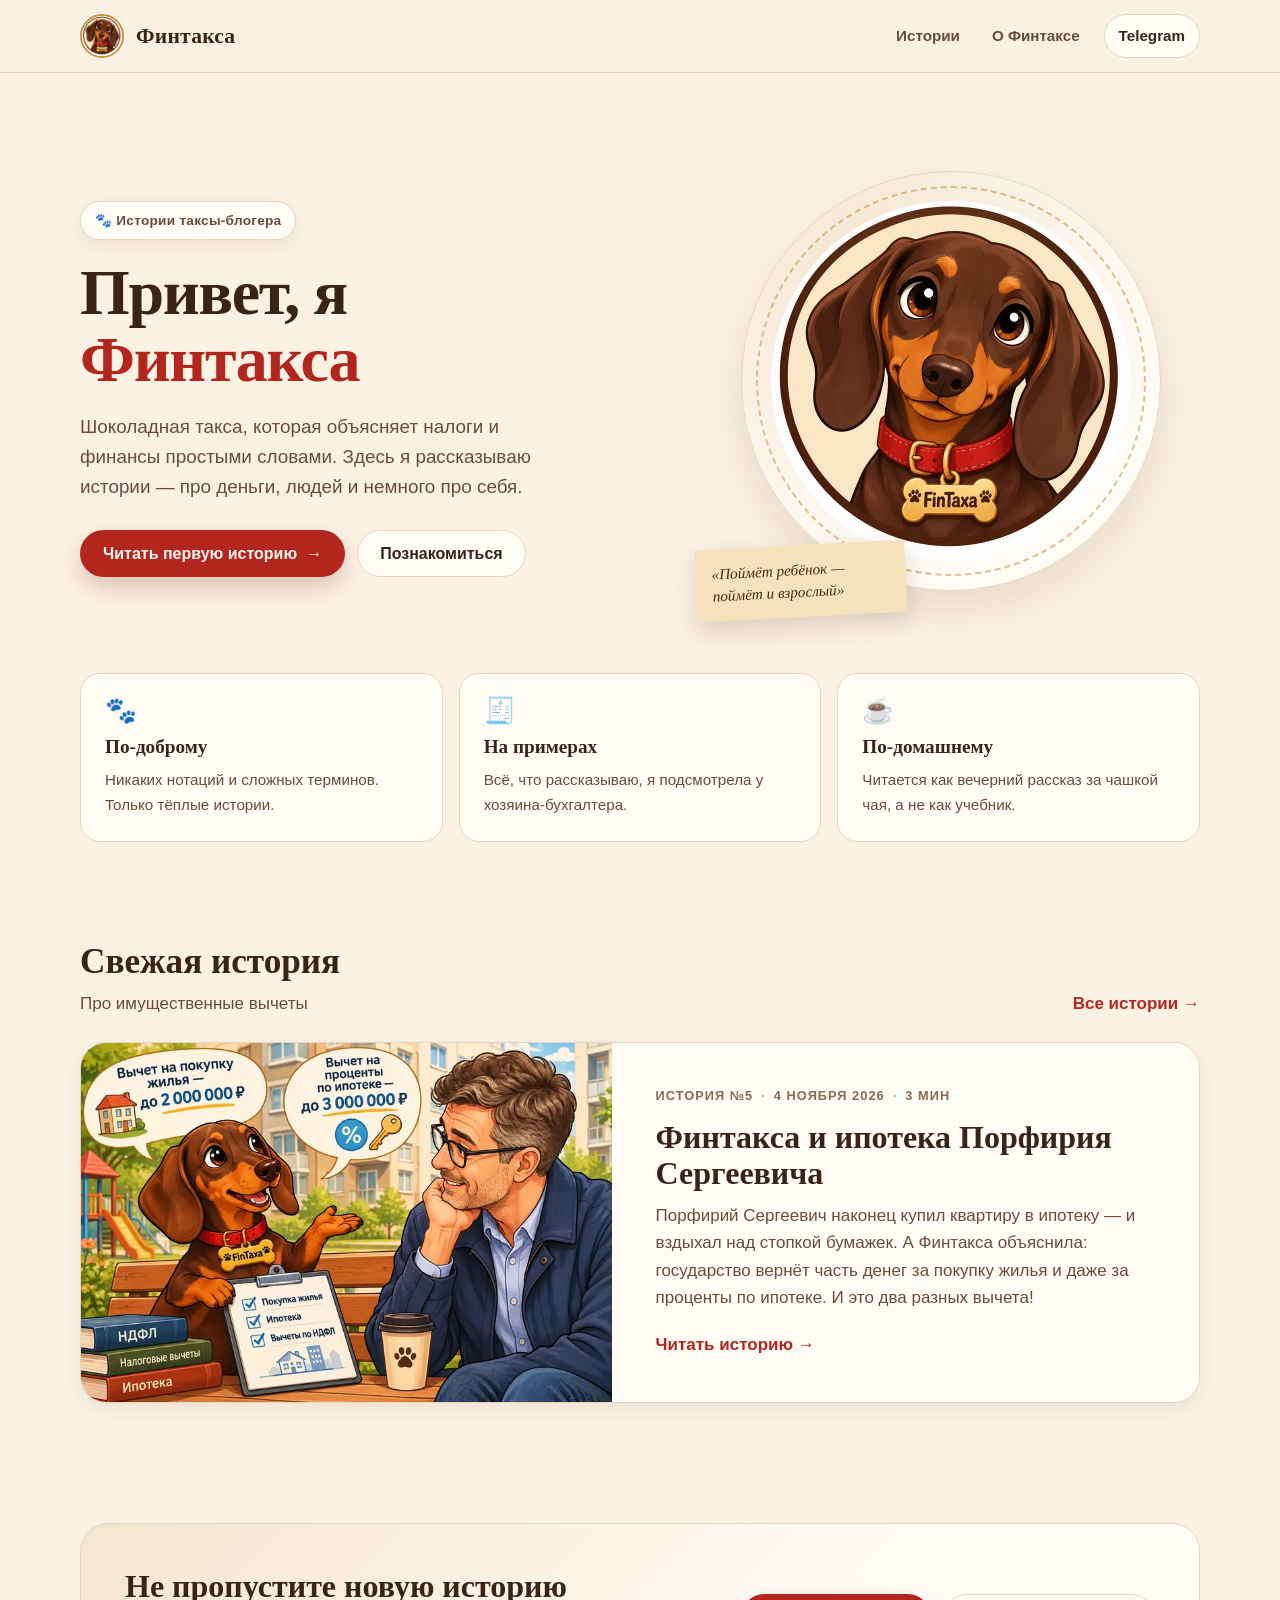
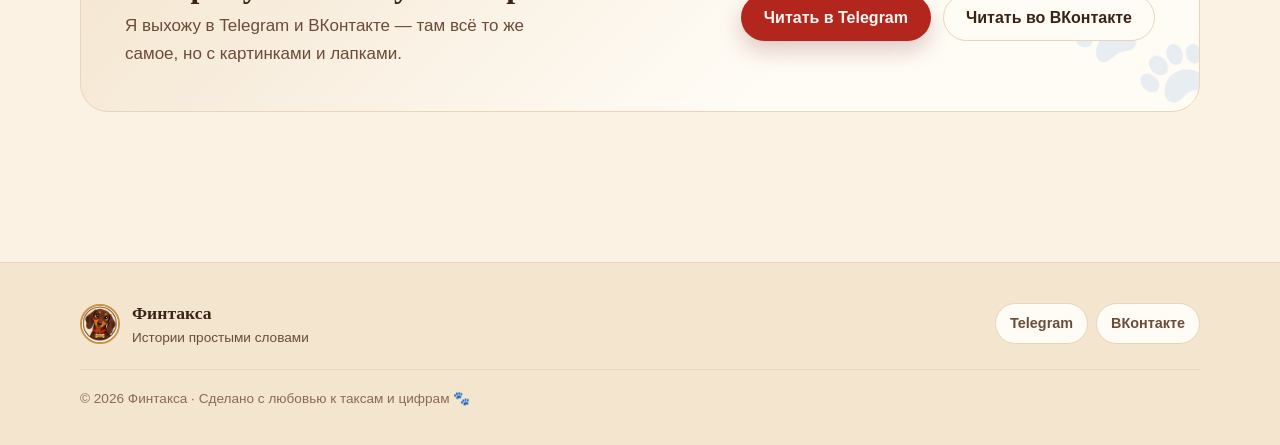
==== commit 9c232613: "История №5 «Государство возвращает! Часть 2»: публикация и правки - Новая история №5 про имущественн" ====
--- a/site/index.html
+++ b/site/index.html
@@ -77,18 +77,18 @@
         <div class="section-head">
           <div>
             <h2>Свежая история</h2>
-            <p class="section-sub">Про налоговые вычеты</p>
+            <p class="section-sub">Про имущественные вычеты</p>
           </div>
           <a class="text-link" href="#/stories">Все истории →</a>
         </div>
-        <a class="story-card" href="#/story/vychety-lukerya-petrovna">
-          <img src="assets/img/story-4-card.webp"
-               alt="Такса Финтакса объясняет соседке Лукерье Петровне налоговые вычеты за обучение и лечение"
+        <a class="story-card" href="#/story/porfiriy-ipoteka-vychet">
+          <img src="assets/img/story-5-card.webp"
+               alt="Такса Финтакса объясняет Порфирию Сергеевичу имущественные вычеты: за покупку квартиры и проценты по ипотеке"
                width="800" height="533" loading="lazy">
           <span class="story-card-body">
-            <span class="meta"><span>История №4</span><span class="dot">·</span><span>1 ноября 2026</span><span class="dot">·</span><span>3 мин</span></span>
-            <span class="story-title">Государство возвращает!</span>
-            <span class="story-excerpt">Лукерья Петровна потратилась на учёбу дочки и лечение — и тяжело вздыхала. А Финтакса объяснила: государство возвращает часть налога, это называется вычет. И считается он за обучение и лечение отдельно!</span>
+            <span class="meta"><span>История №5</span><span class="dot">·</span><span>4 ноября 2026</span><span class="dot">·</span><span>3 мин</span></span>
+            <span class="story-title">Финтакса и ипотека Порфирия Сергеевича</span>
+            <span class="story-excerpt">Порфирий Сергеевич наконец купил квартиру в ипотеку — и вздыхал над стопкой бумажек. А Финтакса объяснила: государство вернёт часть денег за покупку жилья и даже за проценты по ипотеке. И это два разных вычета!</span>
             <span class="read-more">Читать историю →</span>
           </span>
         </a>
@@ -118,6 +118,18 @@
 
       <section class="wrap">
         <div class="story-list">
+          <a class="story-row" href="#/story/porfiriy-ipoteka-vychet">
+            <img src="assets/img/story-5-card.webp"
+                 alt="Такса Финтакса объясняет Порфирию Сергеевичу имущественные вычеты: за покупку квартиры и проценты по ипотеке"
+                 width="800" height="533" loading="lazy">
+            <span class="story-row-body">
+              <span class="meta"><span>История №5</span><span class="dot">·</span><span>4 ноября 2026</span><span class="dot">·</span><span>3 мин</span></span>
+              <span class="story-title">Финтакса и ипотека Порфирия Сергеевича</span>
+              <span class="story-excerpt">Порфирий Сергеевич наконец купил квартиру в ипотеку — и вздыхал над стопкой бумажек. А Финтакса объяснила: государство вернёт часть денег за покупку жилья и даже за проценты по ипотеке. И это два разных вычета!</span>
+              <span class="read-more">Читать историю →</span>
+            </span>
+          </a>
+
           <a class="story-row" href="#/story/vychety-lukerya-petrovna">
             <img src="assets/img/story-4-card.webp"
                  alt="Такса Финтакса объясняет соседке Лукерье Петровне налоговые вычеты за обучение и лечение"
@@ -543,6 +555,105 @@
         <p class="backlink bottom"><a href="#/stories">← Все истории</a></p>
       </article>
     </div>
+
+    <!-- История №5 -->
+    <div class="view" data-view="story" id="view-story-porfiriy-ipoteka-vychet">
+      <article class="wrap article">
+        <nav class="backlink" aria-label="Навигация по историям">
+          <a href="#/stories">← Все истории</a>
+        </nav>
+
+        <header class="article-head">
+          <div class="meta"><span>История №5</span><span class="dot">·</span><time datetime="2026-11-04">4 ноября 2026</time><span class="dot">·</span><span>3 мин чтения</span></div>
+          <h1>Финтакса и ипотека Порфирия Сергеевича</h1>
+          <p class="article-lead">История про имущественные вычеты: как вернуть часть налога за покупку жилья и отдельно — за уплаченные банку проценты по ипотеке.</p>
+        </header>
+
+        <figure class="article-hero">
+          <img src="assets/img/story-5.webp"
+               alt="Такса Финтакса объясняет Порфирию Сергеевичу имущественные вычеты: за покупку квартиры и проценты по ипотеке"
+               width="1400" height="933">
+          <figcaption>Квартира куплена, ипотека платится — и часть денег государство вернёт 🐾</figcaption>
+        </figure>
+
+        <div class="prose">
+          <p>Как-то утром Финтакса догрызала сладкую косточку на лавочке у дома, когда мимо прошёл Порфирий Сергеевич из соседнего подъезда — с раскрасневшимся лицом и стопкой бумажек, перемотанных резинкой.</p>
+
+          <p class="say">— Ох, Финтакса, ох… — тут же заговорил он, заметив собаку. — Купил я наконец квартиру. Свою! Четыре миллиона, а без двухсот. Двадцать лет копил на первый взнос, ещё двадцать — отдавать ипотеку. И вот сижу теперь, бумажки пересчитываю, будто что это мне даст.</p>
+
+          <p>Финтакса бодро тявкнула:</p>
+
+          <p class="say">— А вы не грустите, Порфирий Сергеевич! Государство вам часть денег вернёт. Это называется имущественный вычет.</p>
+
+          <p class="say">— Вернет? — Порфирий Сергеевич недоверчиво поднял брови. — Государство?</p>
+
+          <p class="say">— Возвращает, проверено, — вильнула Финтакса хвостом. — Покупка квартиры — случай самый известный. Запоминайте правило: за жильё государство учитывает расходы до <strong>двух миллионов рублей</strong>. С них вам положен вычет. При тринадцати процентах это двести шестьдесят тысяч рублей.</p>
+
+          <p>Порфирий Сергеевич аж присел на лавочку:</p>
+
+          <p class="say">— Двести шестьдесят тысяч?! Да я столько только за проценты по ипотке отдал!</p>
+
+          <p class="say">— Про это дальше будет, — Финтакса подняла лапу. — Но есть одно честное «но». Вычет умеет возвращать только тот налог, который вы уже отдали. Если за год с вашей зарплаты ушло, скажем, семьдесят восемь тысяч налога — столько за год и вернут. Остаток не пропадёт: его перенесут на следующие годы, пока все двести шестьдесят тысяч не наберутся.</p>
+
+          <p class="say">— То есть это не за один раз… — протянул сосед.</p>
+
+          <p class="say">— Гав, — кивнула Финтакса. — Квартиру за четыре миллиона вы купили, но учитывают только два. Остаток вычета не сгорает — его можно добрать даже на другой квартире в будущем, до последней копейки.</p>
+
+          <p class="say">— А деньги за проценты? Я же плачу банку столько процентов! — широко развел руки Порфирий Сергеевич.</p>
+
+          <p class="say">— И проценты по ипотке возвращают! И вот это, между прочим, отдельный вычет, один другого не съедает. За уплаченные банку проценты государство учитывает до <strong>трёх миллионов рублей</strong>. Тринадцать процентов от трёх миллионов — триста девяносто тысяч рублей. Но и здесь по-честному: сколько процентов за год реально заплатили — на столько вычет за этот год и положен. Заплатили за год четыреста тысяч процентов — вычет с этих четырёхсот, назад пятьдесят две тысячи. Остальное — по мере того как будете платить дальше.</p>
+
+          <p>Порфирий Сергеевич уже загибал пальцы:</p>
+
+          <p class="say">— Значит, двести шестьдесят тысяч за квартиру, плюс триста девяносто за проценты… Всё вместе — шестьсот пятьдесят тысяч?!</p>
+
+          <p class="say">— Плюс, — важно сказала Финтакса. — Один порядок: сначала обычно выбирают вычет за саму квартиру, а за проценты — следом. И помните главное: за один год не вернут больше, чем вы отдали налоговой. Это не приз по лотерее, это возврат ранее уплаченного!</p>
+
+          <p class="say">— А как получать-то? Снова декларации, очереди? — поморщился сосед.</p>
+
+          <p class="say">— Очередей нет, — успокоила Финтакса. — Заходите в личный кабинет на сайте налоговой: для квартир, купленных после две тысячи двадцатого года, там уже всё заполнено заранее. Проверяете цифры и жмёте кнопку. Можно и по старинке — декларацией за минувший год, и даже через работодателя, чтобы просто перестали удерживать налог с зарплаты.</p>
+
+          <p class="say">— И чеки? — сразу спросил Порфирий Сергеевич.</p>
+
+          <p class="say">— Бумажки как всегда нужны: договор, платёжки, справка о процентах из банка. Только одно предупреждаю: если на покупку дали материнский капитал или субсидию — на эти суммы вычет не распространяется.</p>
+
+          <p>Порфирий Сергеевич туго прижал резинку на своей стопке бумажек, и стопка вдруг показалась ему не обузой, а сокровищем.</p>
+
+          <p class="say">— Значит, всё не зря, — пробормотал он. — Иду в личный кабинет!</p>
+
+          <p>Финтакса проводила его взглядом и довольно вздохнула: «Квартира — это надолго. И вычет тоже: деньги будут возвращаться не один год. Главное — не забывать их просить». 🐾</p>
+
+          <blockquote class="pullquote">«Квартира — это надолго. И вычет тоже: деньги будут возвращаться не один год. Главное — не забывать их просить»</blockquote>
+
+          <p>Запомнила Финтакса — запомни и ты:</p>
+          <ul>
+            <li>📌 за покупку жилья учитывают расходы до 2 млн ₽ — назад до 260 000 ₽ (13 %); остаток вычета переносится на другие квартиры в будущем;</li>
+            <li>📌 за проценты по ипотеке — отдельный вычет, до 3 млн ₽, назад до 390 000 ₽; только по одной квартире и один раз в жизни;</li>
+            <li>📌 за год вернут не больше, чем уплачено НДФЛ, — остальное перенесут на следующие годы;</li>
+            <li>📌 материнский капитал и субсидии из вычета исключаются;</li>
+            <li>📌 получить можно в личном кабинете налоговой (для квартир после 2020 года — уже заполнено), декларацией 3-НДФЛ или через работодателя.</li>
+          </ul>
+        </div>
+
+        <div class="article-end">
+          <div class="divider" aria-hidden="true">🐾</div>
+          <p class="endnote">Конец пятой истории. Дальше будет ещё — про копилки и другие важные бумажки.</p>
+        </div>
+
+        <aside class="cta-card">
+          <div>
+            <strong>Продолжение следует</strong>
+            <p>Новые истории выходят в Telegram и ВКонтакте.</p>
+          </div>
+          <div class="actions">
+            <a class="btn btn-primary" href="https://t.me/fintaxa_explains" target="_blank" rel="noopener">Telegram</a>
+            <a class="btn btn-ghost" href="https://vk.com/club242737346" target="_blank" rel="noopener">ВКонтакте</a>
+          </div>
+        </aside>
+
+        <p class="backlink bottom"><a href="#/stories">← Все истории</a></p>
+      </article>
+    </div>
   </main>
 
   <footer class="site-footer">
